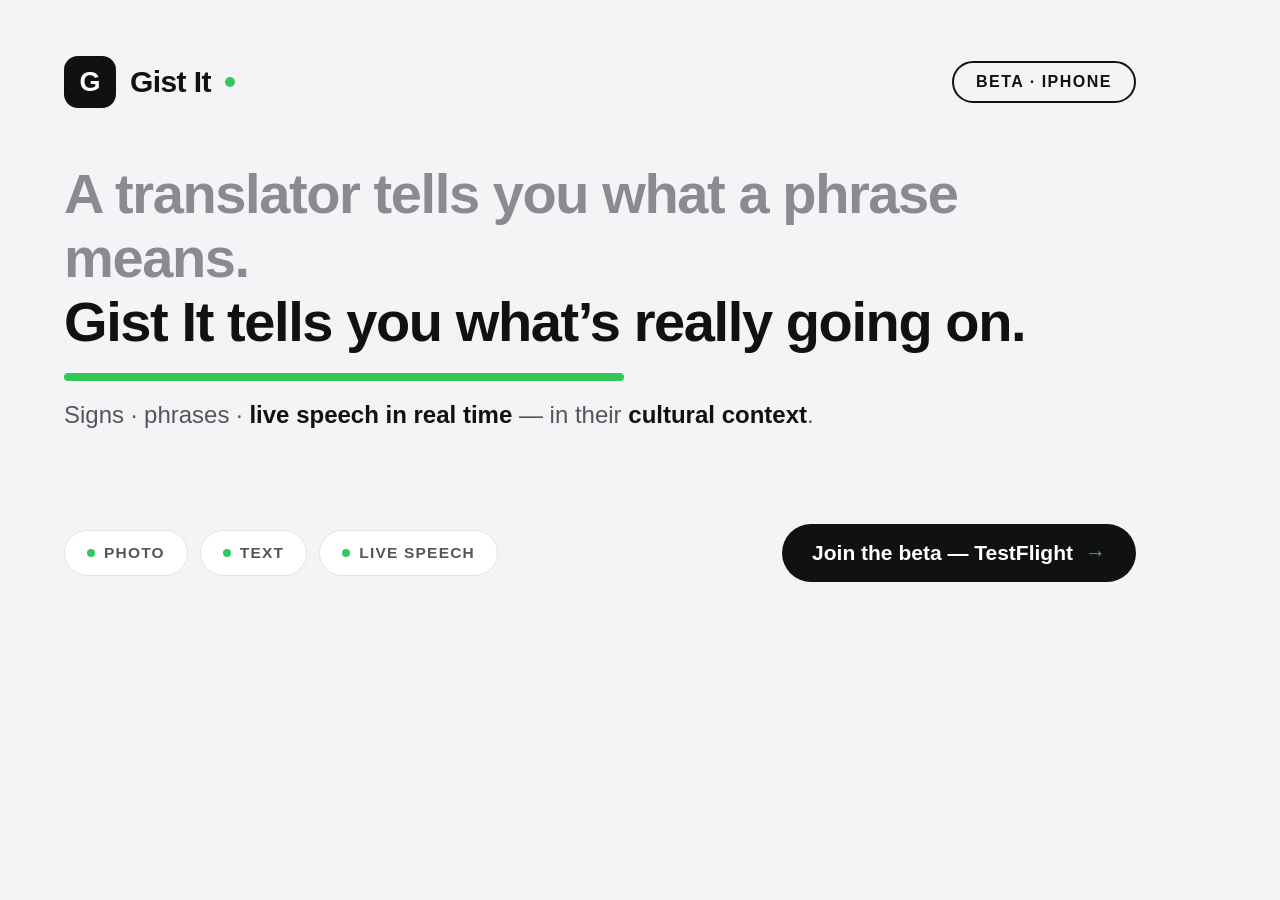
==== docs/marketing/landing/og-image.html @ 05e67318 "landing" ====
<!DOCTYPE html>
<html lang="en">
<head>
<meta charset="utf-8">
<style>
  /* Gist It — Open Graph preview · 1200×630 */
  :root { --ink:#111114; --ink2:#55555c; --ink3:#8a8a92; --hair:#e3e3e8; --bg:#f4f4f6; --green:#34c759; }
  * { margin:0; padding:0; box-sizing:border-box; }
  html, body { width:1200px; height:630px; }
  body { font-family:-apple-system,"SF Pro Display","Helvetica Neue",Arial,sans-serif;
         background:var(--bg); color:var(--ink); overflow:hidden; }
  .canvas { width:1200px; height:630px; padding:56px 64px 48px; display:flex; flex-direction:column; }
  .top { display:flex; align-items:center; justify-content:space-between; }
  .brand { display:flex; align-items:center; gap:14px; }
  .mark { width:52px; height:52px; border-radius:14px; background:var(--ink); color:#fff;
          display:flex; align-items:center; justify-content:center; font-size:27px; font-weight:800; }
  .brand .name { font-size:30px; font-weight:800; letter-spacing:-0.6px; }
  .brand .dot { width:10px; height:10px; border-radius:50%; background:var(--green); }
  .beta { border:2px solid var(--ink); border-radius:999px; padding:10px 22px;
          font-size:16px; font-weight:700; letter-spacing:1.5px; text-transform:uppercase; }
  .headline { margin-top:54px; }
  .headline h1 { font-size:56px; line-height:1.14; font-weight:800; letter-spacing:-1.4px; }
  .headline h1 .thin { color:var(--ink3); font-weight:700; }
  .rule { width:560px; height:8px; border-radius:4px; background:var(--green); margin-top:20px; }
  .sub { margin-top:20px; font-size:24px; color:var(--ink2); font-weight:500; }
  .sub b { color:var(--ink); font-weight:700; }
  .bottom { margin-top:auto; display:flex; align-items:center; justify-content:space-between; }
  .chips { display:flex; gap:12px; }
  .chip { background:var(--card,#fff); border:1px solid var(--hair); border-radius:999px; padding:13px 22px;
          font-size:15.5px; font-weight:700; letter-spacing:1.2px; color:var(--ink2); text-transform:uppercase;
          display:flex; align-items:center; gap:9px; background:#fff; }
  .chip i { width:8px; height:8px; border-radius:50%; background:var(--green); display:block; }
  .cta { background:var(--ink); color:#fff; border-radius:999px; padding:17px 30px;
         font-size:21px; font-weight:750; display:flex; align-items:center; gap:12px; }
  .cta .arrow { color:var(--green); font-weight:800; }
</style>
</head>
<body>
<div class="canvas">
  <div class="top">
    <div class="brand"><div class="mark">G</div><div class="name">Gist It</div><div class="dot"></div></div>
    <div class="beta">Beta · iPhone</div>
  </div>
  <div class="headline">
    <h1><span class="thin">A translator tells you what a phrase means.</span><br>
        Gist It tells you what’s really going on.</h1>
    <div class="rule"></div>
    <div class="sub">Signs · phrases · <b>live speech in real time</b> — in their <b>cultural context</b>.</div>
  </div>
  <div class="bottom">
    <div class="chips">
      <div class="chip"><i></i>Photo</div>
      <div class="chip"><i></i>Text</div>
      <div class="chip"><i></i>Live speech</div>
    </div>
    <div class="cta">Join the beta — TestFlight <span class="arrow">→</span></div>
  </div>
</div>
</body>
</html>
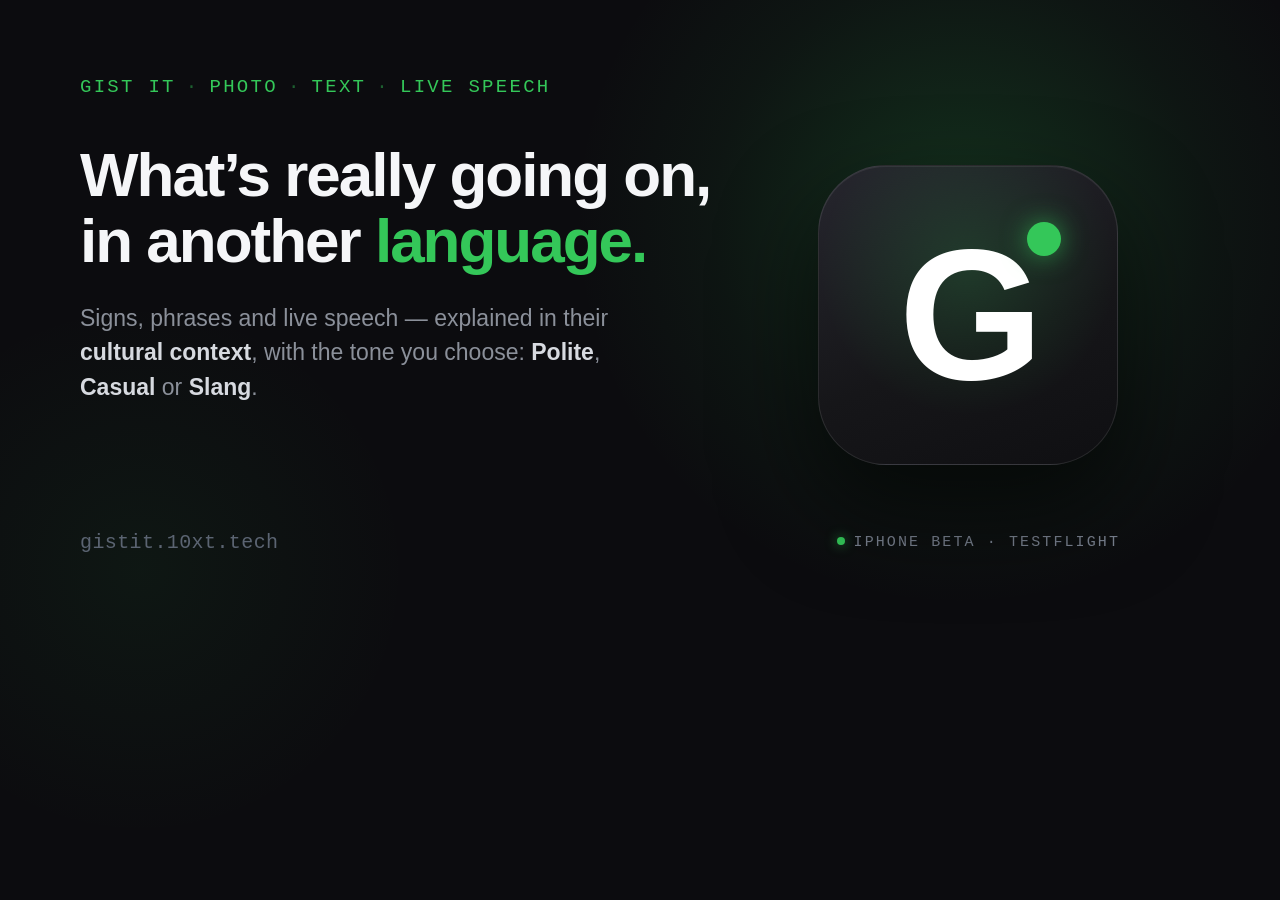
==== commit f1df4c2d: "update" ====
--- a/docs/marketing/landing/og-image.html
+++ b/docs/marketing/landing/og-image.html
@@ -3,58 +3,69 @@
 <head>
 <meta charset="utf-8">
 <style>
-  /* Gist It — Open Graph preview · 1200×630 */
-  :root { --ink:#111114; --ink2:#55555c; --ink3:#8a8a92; --hair:#e3e3e8; --bg:#f4f4f6; --green:#34c759; }
+  /* Gist It — Open Graph preview · 1200×630 · dark card (matches the SAG / A-CDP share style) */
+  :root { --green:#34c759; --green-dk:#28a147; }
   * { margin:0; padding:0; box-sizing:border-box; }
   html, body { width:1200px; height:630px; }
-  body { font-family:-apple-system,"SF Pro Display","Helvetica Neue",Arial,sans-serif;
-         background:var(--bg); color:var(--ink); overflow:hidden; }
-  .canvas { width:1200px; height:630px; padding:56px 64px 48px; display:flex; flex-direction:column; }
-  .top { display:flex; align-items:center; justify-content:space-between; }
-  .brand { display:flex; align-items:center; gap:14px; }
-  .mark { width:52px; height:52px; border-radius:14px; background:var(--ink); color:#fff;
-          display:flex; align-items:center; justify-content:center; font-size:27px; font-weight:800; }
-  .brand .name { font-size:30px; font-weight:800; letter-spacing:-0.6px; }
-  .brand .dot { width:10px; height:10px; border-radius:50%; background:var(--green); }
-  .beta { border:2px solid var(--ink); border-radius:999px; padding:10px 22px;
-          font-size:16px; font-weight:700; letter-spacing:1.5px; text-transform:uppercase; }
-  .headline { margin-top:54px; }
-  .headline h1 { font-size:56px; line-height:1.14; font-weight:800; letter-spacing:-1.4px; }
-  .headline h1 .thin { color:var(--ink3); font-weight:700; }
-  .rule { width:560px; height:8px; border-radius:4px; background:var(--green); margin-top:20px; }
-  .sub { margin-top:20px; font-size:24px; color:var(--ink2); font-weight:500; }
-  .sub b { color:var(--ink); font-weight:700; }
-  .bottom { margin-top:auto; display:flex; align-items:center; justify-content:space-between; }
-  .chips { display:flex; gap:12px; }
-  .chip { background:var(--card,#fff); border:1px solid var(--hair); border-radius:999px; padding:13px 22px;
-          font-size:15.5px; font-weight:700; letter-spacing:1.2px; color:var(--ink2); text-transform:uppercase;
-          display:flex; align-items:center; gap:9px; background:#fff; }
-  .chip i { width:8px; height:8px; border-radius:50%; background:var(--green); display:block; }
-  .cta { background:var(--ink); color:#fff; border-radius:999px; padding:17px 30px;
-         font-size:21px; font-weight:750; display:flex; align-items:center; gap:12px; }
-  .cta .arrow { color:var(--green); font-weight:800; }
+  body {
+    font-family:-apple-system, BlinkMacSystemFont, "SF Pro Display", "Segoe UI", Roboto, Arial, sans-serif;
+    background:#0c0c0f; color:#fff; position:relative; overflow:hidden;
+  }
+  .mono { font-family: ui-monospace, "SF Mono", "JetBrains Mono", Menlo, monospace; }
+  .glow  { position:absolute; top:-170px; right:-150px; width:780px; height:780px; border-radius:50%;
+           background:radial-gradient(circle, rgba(52,199,89,.20) 0%, rgba(52,199,89,.05) 45%, transparent 70%); }
+  .glow2 { position:absolute; bottom:-210px; left:-130px; width:540px; height:540px; border-radius:50%;
+           background:radial-gradient(circle, rgba(52,199,89,.06) 0%, transparent 70%); }
+  .bar { position:absolute; left:0; right:0; bottom:0; height:6px;
+         background:linear-gradient(90deg,#34c759 0%,#28a147 55%,rgba(40,161,71,0) 100%); }
+  .wrap { position:relative; z-index:2; height:100%; padding:76px 80px; display:flex; flex-direction:column; }
+
+  .eyebrow { font-size:19px; font-weight:500; letter-spacing:.12em; text-transform:uppercase; color:#34c759; }
+  .eyebrow .dot { color:rgba(52,199,89,.45); margin:0 10px; }
+
+  h1 { font-size:62px; line-height:1.07; font-weight:800; letter-spacing:-2px; margin-top:44px;
+       max-width:660px; color:#F5F6F8; }
+  h1 .hl { color:#34c759; }
+
+  p.sub { margin-top:26px; font-size:23px; line-height:1.5; color:#8b909a; max-width:600px; font-weight:400; }
+  p.sub b { color:#d7dae0; font-weight:600; }
+
+  .foot { margin-top:auto; display:flex; align-items:center; justify-content:space-between; }
+  .url  { font-size:20px; color:#5b6472; letter-spacing:.02em; }
+  .tf   { font-size:15px; letter-spacing:.14em; text-transform:uppercase; color:#7a8290; }
+  .tf i { display:inline-block; width:8px; height:8px; border-radius:50%; background:#34c759; margin-right:9px;
+          vertical-align:1px; box-shadow:0 0 12px rgba(52,199,89,.7); }
+
+  /* app-icon tile on the right (mirrors the SAG shield card / A-CDP logo card) */
+  .icon { position:absolute; right:82px; top:50%; transform:translateY(-50%);
+          width:300px; height:300px; border-radius:68px; z-index:3;
+          background:linear-gradient(158deg,#26262e 0%,#161619 58%,#0f0f12 100%);
+          border:1px solid rgba(255,255,255,.10);
+          box-shadow:0 44px 96px rgba(0,0,0,.6), inset 0 1px 0 rgba(255,255,255,.07);
+          display:flex; align-items:center; justify-content:center; }
+  .icon::before { content:""; position:absolute; inset:0; border-radius:68px;
+          background:radial-gradient(circle at 50% 34%, rgba(52,199,89,.18) 0%, transparent 60%); }
+  .icon .g { position:relative; z-index:1; font-size:186px; font-weight:800; color:#fff;
+             letter-spacing:-6px; line-height:1; }
+  .icon .dot { position:absolute; top:56px; right:56px; width:34px; height:34px; border-radius:50%;
+               background:#34c759; box-shadow:0 0 26px rgba(52,199,89,.65); z-index:2; }
 </style>
 </head>
 <body>
-<div class="canvas">
-  <div class="top">
-    <div class="brand"><div class="mark">G</div><div class="name">Gist It</div><div class="dot"></div></div>
-    <div class="beta">Beta · iPhone</div>
+  <div class="glow"></div>
+  <div class="glow2"></div>
+  <div class="wrap">
+    <div class="eyebrow mono">GIST IT<span class="dot">&middot;</span>PHOTO<span class="dot">&middot;</span>TEXT<span class="dot">&middot;</span>LIVE SPEECH</div>
+    <h1>What&rsquo;s really going on,<br>in another <span class="hl">language.</span></h1>
+    <p class="sub">Signs, phrases and live speech &mdash; explained in their <b>cultural context</b>, with the tone you choose: <b>Polite</b>, <b>Casual</b> or <b>Slang</b>.</p>
+    <div class="foot">
+      <div class="url mono">gistit.10xt.tech</div>
+      <div class="tf mono"><i></i>iPhone beta &middot; TestFlight</div>
+    </div>
   </div>
-  <div class="headline">
-    <h1><span class="thin">A translator tells you what a phrase means.</span><br>
-        Gist It tells you what’s really going on.</h1>
-    <div class="rule"></div>
-    <div class="sub">Signs · phrases · <b>live speech in real time</b> — in their <b>cultural context</b>.</div>
+  <div class="icon">
+    <span class="dot"></span>
+    <span class="g">G</span>
   </div>
-  <div class="bottom">
-    <div class="chips">
-      <div class="chip"><i></i>Photo</div>
-      <div class="chip"><i></i>Text</div>
-      <div class="chip"><i></i>Live speech</div>
-    </div>
-    <div class="cta">Join the beta — TestFlight <span class="arrow">→</span></div>
-  </div>
-</div>
 </body>
 </html>
